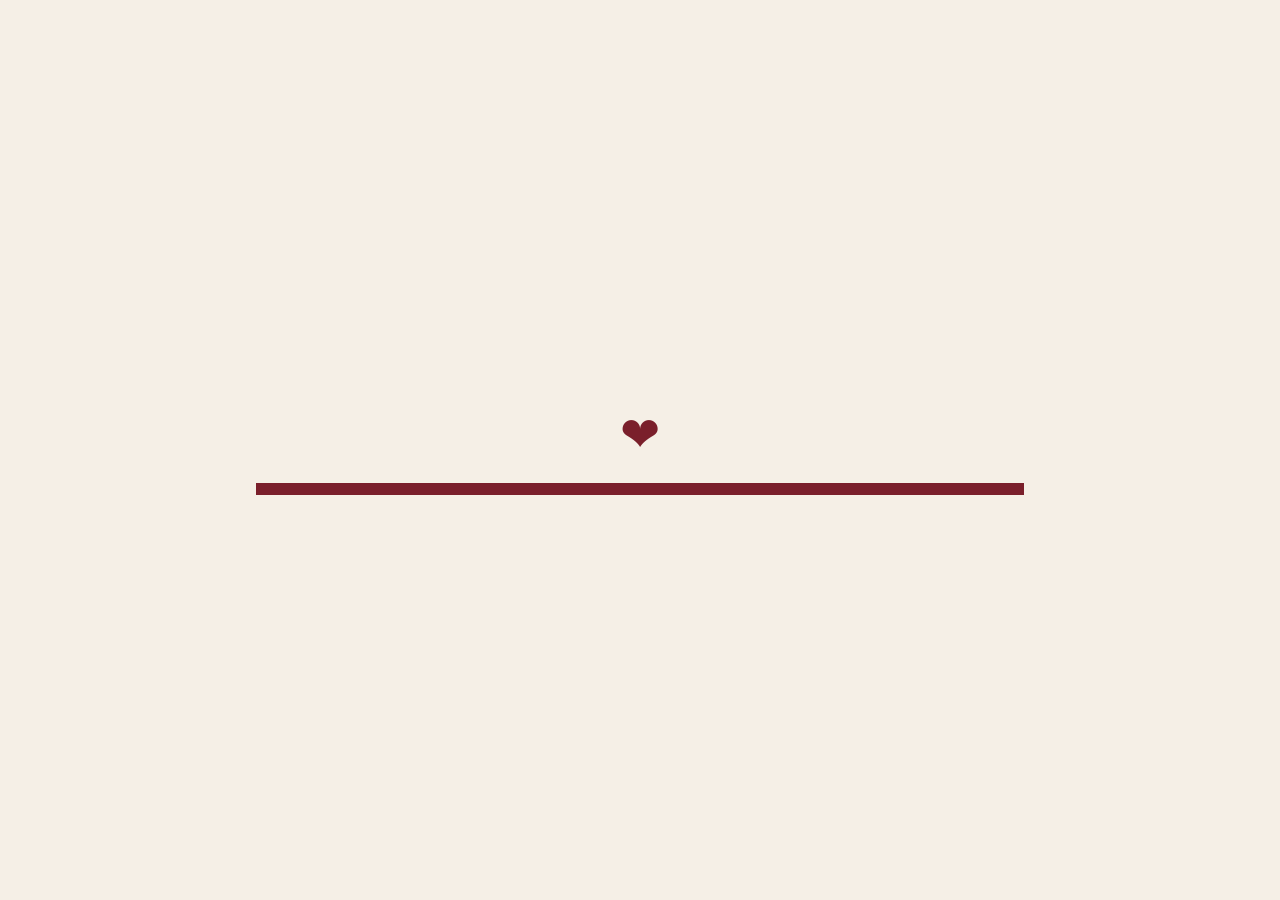
==== index.html @ b273c403 "prueba" ====
<!DOCTYPE html>
<html lang="es">
  <head>
    <meta charset="UTF-8" />
    <meta name="viewport" content="width=device-width, initial-scale=1.0" />
    <title>Be My Valentine</title>

    <!-- Google Fonts -->
    <link
      href="https://fonts.googleapis.com/css2?family=Montserrat:wght@300;400;600&family=Great+Vibes&family=Alex+Brush&display=swap"
      rel="stylesheet"
    />
    <link
      href="https://fonts.googleapis.com/css2?family=Monsieur+La+Doulaise&display=swap"
      rel="stylesheet"
    />

    <link rel="stylesheet" href="styles.css" />
  </head>
  <body>
    <!-- LOADER -->
    <div id="loader">
      <div class="loader-heart">❤</div>
      <div class="loader-bar">
        <div class="loader-fill"></div>
      </div>
    </div>

    <main id="content">
      <!-- NEWSPAPER -->
      <section class="newspaper">
        <div class="header-line">
          <div class="small left">EDICIÓN ESPECIAL</div>
          <div class="center">1er San Valentín</div>
          <div class="small right">FEBRERO 2026</div>
        </div>
        <div class="line"></div>
        <h1 class="valentine-edition">Valentine Edition</h1>
        <div class="line"></div>
        <div class="love-repeat">
          te quiero · te quiero · te quiero · te quiero · te quiero · te quiero
          · te quiero · te quiero · te quiero · te quiero · te quiero · te
          quiero
        </div>
        <div class="line"></div>
      </section>

      <!-- IMAGE -->
      <img src="IMG.jpg" alt="Nuestra foto" class="hero-image" />

      <!-- LOVE TEXT -->
      <section>
        <p class="love-text">
          Desde que estás en mi vida todo es más bonito. <br />Cada día que pasa
          tengo más claro que eres el amor de mi vida. <br />
          Me gustaría mucho si pudieses reservarme un ratito de tu día en:
        </p>
      </section>

      <!-- COUNTDOWN -->
      <section class="countdown-section">
        <div class="countdown-card">
          <div class="time" id="days">0</div>
          <div class="label">Días</div>
        </div>
        <div class="countdown-card">
          <div class="time" id="hours">0</div>
          <div class="label">Horas</div>
        </div>
        <div class="countdown-card">
          <div class="time" id="minutes">0</div>
          <div class="label">Minutos</div>
        </div>
        <div class="countdown-card">
          <div class="time" id="seconds">0</div>
          <div class="label">Segundos</div>
        </div>
      </section>

      <!-- FAVORITES TITLE -->
      <section class="favorites-title">
        <h2>
          <span>Todo lo que me gusta sobre ti</span>
          <span class="cursive">💖</span>
        </h2>
      </section>

      <!-- QUALITIES -->
      <section>
        <div class="qualities">
          <div>Tu sonrisa</div>
          <div>Tu paciencia</div>
          <div>Tu forma de querer</div>
          <div>Cómo me miras</div>
          <div>Tu sentido del humor</div>
          <div>Tu apoyo</div>
          <div>Tu voz</div>
          <div>Tu ternura</div>
          <div>Tu corazón</div>
        </div>
      </section>

      <!-- QUESTION -->
      <section class="final-question">
        <div class="question-big">
          Would you be my <span class="valentine">Valentine?</span>
        </div>

        <div class="buttons">
          <button id="yes">Sí</button>
          <button id="no">No</button>
        </div>
      </section>
    </main>

    <script src="script.js"></script>
  </body>
</html>
---- styles.css ----
/* STYLES.CSS COMPLETO CON TARJETAS EN FORMA DE CORAZÓN Y MARCO COSIDO */
:root {
  --beige: #f5efe6;
  --burgundy: #7a1f2b;
  --burgundy-light: #9c2f3c;
  --white: #ffffff;
}

* {
  margin: 0;
  padding: 0;
  box-sizing: border-box;
}

body {
  font-family: "Montserrat", sans-serif;
  background: var(--beige);
  color: var(--burgundy);
  overflow-x: hidden;
}

/* LOADER */
#loader {
  position: fixed;
  inset: 0;
  background: var(--beige);
  display: flex;
  flex-direction: column;
  align-items: center;
  justify-content: center;
  z-index: 9999;
}
.loader-heart {
  font-size: 48px;
  color: var(--burgundy);
  margin-bottom: 20px;
}
.loader-bar {
  width: 60%;
  height: 12px;
  border: 1px solid var(--burgundy);
  position: relative;
}
.loader-fill {
  height: 100%;
  width: 0;
  background: var(--burgundy);
  animation: load 3s forwards;
}
@keyframes load {
  to {
    width: 100%;
  }
}

/* MAIN CONTENT */
main {
  display: none;
  flex-direction: column;
  align-items: center;
  text-align: center;
}
section {
  width: 100%;
  max-width: 1100px;
  padding: 80px 20px;
}

/* NEWSPAPER HEADER */
.newspaper {
  font-family: "Alex Brush", cursive;
  text-align: center;
}
.header-line {
  font-family: "Montserrat", sans-serif;
  display: flex;
  justify-content: space-between;
  align-items: center;
  font-size: 16px;
}
.small {
  font-size: 14px;
}
.left {
  text-align: left;
}
.center {
  text-align: center;
  flex: 1;
}
.right {
  text-align: right;
}
.valentine-edition {
  font-family: "Monsieur La Doulaise", cursive;
  font-size: 80px;
  margin: 20px 0;
}
.line {
  height: 1px;
  background: var(--burgundy);
  margin: 20px 0;
}
.love-repeat {
  font-style: italic;
  font-size: 18px;
  white-space: nowrap;
  overflow: hidden;
}

/* HERO IMAGE CON MARCO */
.hero-image {
  width: 100%;
  max-width: 1100px;
  height: auto;
  display: block;
  margin: auto;
  filter: grayscale(100%);
  border: 4px dashed var(--white); /* borde cosido */
  border-radius: 30px;
  position: relative;
  overflow: visible;
  transition: filter 0.5s ease;
}
.hero-image::before {
  content: "";
  position: absolute;
  inset: -10px;
  border-radius: 50% / 20%;
  border: 4px solid var(--white); /* montañitas */
  pointer-events: none;
  box-sizing: border-box;
}

/* COUNTDOWN CARDS EN FORMA DE CORAZÓN */
.countdown-section {
  display: flex;
  justify-content: center;
  gap: 20px;
  flex-wrap: wrap;
  margin-top: 40px;
}
.countdown-card {
  position: relative;
  width: 150px;
  height: 150px;
  background: var(--white);
  display: flex;
  flex-direction: column;
  justify-content: center;
  align-items: center;
  font-family: "Alex Brush", cursive;
  font-size: 38px;
  color: var(--burgundy);
  text-align: center;
  border: 3px dashed var(--white); /* borde cosido */
  overflow: visible;
  margin: 20px;
  box-shadow: 0 4px 8px rgba(0, 0, 0, 0.1);
  border-radius: 50% 50% 50% 50%;
}
.countdown-card::before,
.countdown-card::after {
  content: "";
  position: absolute;
  top: -50px;
  width: 75px;
  height: 75px;
  background: var(--white);
  border: 3px dashed var(--white); /* borde cosido de los semicírculos */
  border-radius: 50%;
  box-shadow: 0 4px 8px rgba(0, 0, 0, 0.1);
}
.countdown-card::before {
  left: 0;
}
.countdown-card::after {
  right: 0;
}
.countdown-card .label {
  font-family: "Montserrat", sans-serif;
  font-size: 16px;
  color: var(--burgundy);
}

.love-text {
  max-width: 700px;
  margin: auto;
  font-size: 18px;
  line-height: 1.8;
}

/* FAVORITES TITLE */
.favorites-title h2 {
  font-family: "Montserrat", sans-serif;
  font-size: 28px;
}
.favorites-title .cursive {
  font-family: "Alex Brush", cursive;
  font-size: 36px;
  color: var(--burgundy-light);
  margin-left: 10px;
}

/* GRID */
.qualities {
  display: grid;
  grid-template-columns: repeat(3, 1fr);
  gap: 20px;
  margin-top: 20px;
}
.qualities div {
  border: 1px solid var(--burgundy);
  padding: 30px 20px;
  font-style: italic;
  background: rgba(255, 255, 255, 0.4);
  border-radius: 30px;
  position: relative;
  overflow: visible;
}
.qualities div::before {
  content: "";
  position: absolute;
  inset: -5px;
  border-radius: 50% / 20%;
  border: 3px dashed var(--white);
  pointer-events: none;
  box-sizing: border-box;
}

/* QUESTION */
.final-question {
  margin-top: 60px;
}
.question-big {
  font-size: 64px;
}
.question-big .valentine {
  font-family: "Alex Brush", cursive;
  font-size: 80px;
  color: var(--burgundy-light);
}

.buttons {
  display: flex;
  gap: 30px;
  justify-content: center;
  margin-top: 40px;
}
button {
  padding: 14px 40px;
  font-size: 18px;
  border: 1px solid var(--burgundy);
  background: transparent;
  color: var(--burgundy);
  cursor: pointer;
}
#yes:hover {
  background: var(--burgundy);
  color: var(--white);
}
.heart {
  position: fixed;
  color: var(--burgundy);
  animation: fly 1.5s ease-out forwards;
}
@keyframes fly {
  to {
    transform: translateY(-150px) scale(0);
    opacity: 0;
  }
}

/* RESPONSIVE */
@media (max-width: 768px) {
  .qualities {
    grid-template-columns: 1fr;
  }
  .valentine-edition {
    font-size: 48px;
  }
  .question-big {
    font-size: 48px;
  }
  .question-big .valentine {
    font-size: 64px;
  }
  .countdown-card {
    font-size: 28px;
    width: 120px;
    height: 120px;
    padding: 40px;
  }
}
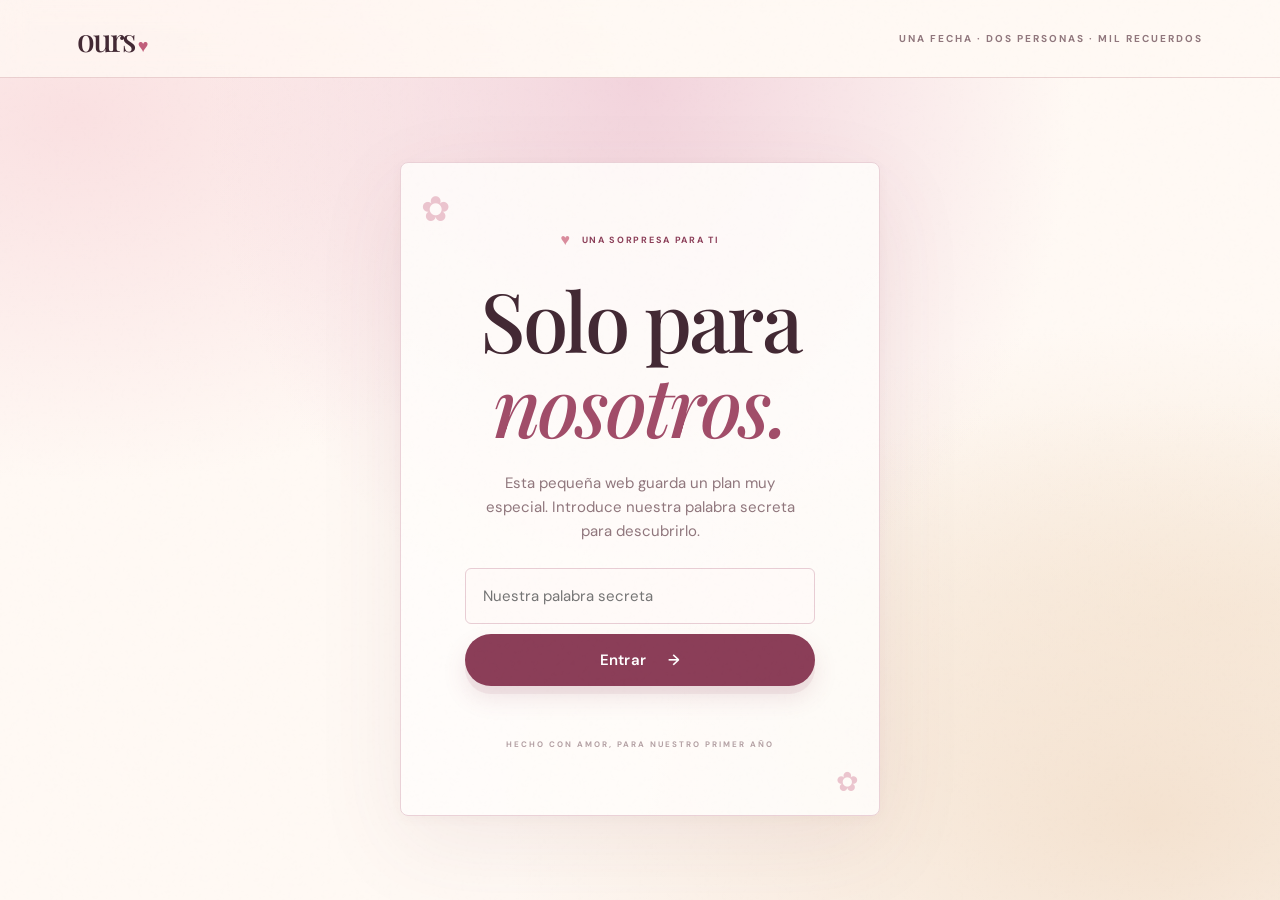
==== commit 9cf9e75b: "new_web" ====
--- a/index.html
+++ b/index.html
@@ -1,118 +1,166 @@
 <!DOCTYPE html>
 <html lang="es">
   <head>
-    <meta charset="UTF-8" />
-    <meta name="viewport" content="width=device-width, initial-scale=1.0" />
-    <title>Be My Valentine</title>
-
-    <!-- Google Fonts -->
+    <meta charset="utf-8" />
+    <meta name="viewport" content="width=device-width,initial-scale=1" />
+    <meta name="theme-color" content="#281a27" />
+    <meta
+      name="description"
+      content="Una pequeña aventura para elegir nuestra cena de aniversario."
+    />
+    <title>Un año de nosotros ♥</title>
+    <link rel="preconnect" href="https://fonts.googleapis.com" />
+    <link rel="preconnect" href="https://fonts.gstatic.com" crossorigin />
     <link
-      href="https://fonts.googleapis.com/css2?family=Montserrat:wght@300;400;600&family=Great+Vibes&family=Alex+Brush&display=swap"
+      href="https://fonts.googleapis.com/css2?family=DM+Sans:wght@400;500;600;700&family=Playfair+Display:ital,wght@0,500;0,600;0,700;1,500&display=swap"
       rel="stylesheet"
     />
-    <link
-      href="https://fonts.googleapis.com/css2?family=Monsieur+La+Doulaise&display=swap"
-      rel="stylesheet"
-    />
-
     <link rel="stylesheet" href="styles.css" />
   </head>
   <body>
-    <!-- LOADER -->
-    <div id="loader">
-      <div class="loader-heart">❤</div>
-      <div class="loader-bar">
-        <div class="loader-fill"></div>
-      </div>
-    </div>
-
-    <main id="content">
-      <!-- NEWSPAPER -->
-      <section class="newspaper">
-        <div class="header-line">
-          <div class="small left">EDICIÓN ESPECIAL</div>
-          <div class="center">1er San Valentín</div>
-          <div class="small right">FEBRERO 2026</div>
-        </div>
-        <div class="line"></div>
-        <h1 class="valentine-edition">Valentine Edition</h1>
-        <div class="line"></div>
-        <div class="love-repeat">
-          te quiero · te quiero · te quiero · te quiero · te quiero · te quiero
-          · te quiero · te quiero · te quiero · te quiero · te quiero · te
-          quiero
-        </div>
-        <div class="line"></div>
-      </section>
-
-      <!-- IMAGE -->
-      <img src="IMG.jpg" alt="Nuestra foto" class="hero-image" />
-
-      <!-- LOVE TEXT -->
-      <section>
-        <p class="love-text">
-          Desde que estás en mi vida todo es más bonito. <br />Cada día que pasa
-          tengo más claro que eres el amor de mi vida. <br />
-          Me gustaría mucho si pudieses reservarme un ratito de tu día en:
-        </p>
-      </section>
-
-      <!-- COUNTDOWN -->
-      <section class="countdown-section">
-        <div class="countdown-card">
-          <div class="time" id="days">0</div>
-          <div class="label">Días</div>
-        </div>
-        <div class="countdown-card">
-          <div class="time" id="hours">0</div>
-          <div class="label">Horas</div>
-        </div>
-        <div class="countdown-card">
-          <div class="time" id="minutes">0</div>
-          <div class="label">Minutos</div>
-        </div>
-        <div class="countdown-card">
-          <div class="time" id="seconds">0</div>
-          <div class="label">Segundos</div>
+    <div class="grain"></div>
+    <header class="topbar">
+      <a class="brand" href="#">ours<span>♥</span></a
+      ><span class="top-note">UNA FECHA · DOS PERSONAS · MIL RECUERDOS</span
+      ><button id="lockBtn" class="lock-btn" hidden>Bloquear ♥</button>
+    </header>
+    <main>
+      <section id="gate" class="gate view">
+        <div class="gate-card">
+          <div class="eyebrow centered">
+            <span class="tiny-heart">♥</span> UNA SORPRESA PARA TI
+          </div>
+          <h1>Solo para<br /><em>nosotros.</em></h1>
+          <p>
+            Esta pequeña web guarda un plan muy especial. Introduce nuestra
+            palabra secreta para descubrirlo.
+          </p>
+          <form id="gateForm" class="gate-form">
+            <label class="sr-only" for="password">Palabra secreta</label
+            ><input
+              id="password"
+              type="password"
+              autocomplete="current-password"
+              placeholder="Nuestra palabra secreta"
+              required
+            /><button class="button button-primary" type="submit">
+              Entrar <span>→</span>
+            </button>
+          </form>
+          <p id="gateError" class="error" role="status"></p>
+          <p id="gateHint" class="gate-hint" role="status" hidden>
+            PISTA: lo mucho que te quiero
+          </p>
+          <div class="gate-foot">HECHO CON AMOR, PARA NUESTRO PRIMER AÑO</div>
         </div>
       </section>
+      <section id="app" class="view" hidden>
+        <section id="hero" class="hero">
+          <div class="hero-copy">
+            <div class="eyebrow">
+              <span class="tiny-heart">♥</span> JUEVES · 29 · 10 · 2026
+            </div>
+            <h1>Un año<br />de <em>nosotros.</em></h1>
+            <p class="hero-intro">
+              365 días de historias, risas y pequeños momentos. Ahora me toca
+              preparar una noche para recordar.
+            </p>
+            <div class="countdown-wrap">
+              <div id="countdown" class="countdown" aria-live="polite"></div>
+              <p id="countdownCaption">LA CUENTA ATRÁS PARA NUESTRA NOCHE</p>
+            </div>
+            <button id="startBtn" class="button button-primary">
+              Elegir nuestra cena <span>↗</span>
+            </button>
+          </div>
+          <div class="hero-art" aria-label="Ilustración de una cena romántica">
+            <div class="sun"></div>
+            <div class="art-circle"></div>
+            <div class="art-card">
+              <div class="art-label">A TABLE FOR TWO</div>
+              <div class="plate plate-back"></div>
+              <div class="plate plate-front">
+                <div class="plate-center"></div>
+              </div>
+              <div class="wine wine-one"><i></i></div>
+              <div class="wine wine-two"><i></i></div>
+              <div class="flower">✳</div>
+              <div class="art-date">29<br /><small>OCT</small></div>
+            </div>
+            <div class="floating-note note-one">una noche especial ✦</div>
+            <div class="floating-note note-two">tú + yo</div>
+            <!-- FOTO VUESTRA: coloca vuestra imagen en assets/foto-nuestra.jpg. Si tiene otro nombre, cambia la ruta del background-image en styles.css. -->
+            <div class="polaroid-area">
+              <div class="couple-photo" id="couplePolaroid">
+                <div class="polaroid-image-container">
+                  <img
+                    id="couplePhotoImage"
+                    class="couple-photo-image"
+                    src="assets/IMG_20260307_012756.jpg"
+                    alt="Una foto de nosotros"
+                    draggable="false"
+                  />
 
-      <!-- FAVORITES TITLE -->
-      <section class="favorites-title">
-        <h2>
-          <span>Todo lo que me gusta sobre ti</span>
-          <span class="cursive">💖</span>
-        </h2>
-      </section>
+                  <div class="photo-placeholder" id="couplePhotoPlaceholder">
+                    <span>♡</span>
+                    <p>Nuestra foto favorita</p>
+                    <small>Un año de recuerdos juntos</small>
+                  </div>
+                </div>
 
-      <!-- QUALITIES -->
-      <section>
-        <div class="qualities">
-          <div>Tu sonrisa</div>
-          <div>Tu paciencia</div>
-          <div>Tu forma de querer</div>
-          <div>Cómo me miras</div>
-          <div>Tu sentido del humor</div>
-          <div>Tu apoyo</div>
-          <div>Tu voz</div>
-          <div>Tu ternura</div>
-          <div>Tu corazón</div>
-        </div>
-      </section>
-
-      <!-- QUESTION -->
-      <section class="final-question">
-        <div class="question-big">
-          Would you be my <span class="valentine">Valentine?</span>
-        </div>
-
-        <div class="buttons">
-          <button id="yes">Sí</button>
-          <button id="no">No</button>
-        </div>
+                <p class="polaroid-caption">me + you ♡</p>
+                <span class="drag-hint">✧ arrástrame ✧</span>
+              </div>
+            </div>
+          </div>
+        </section>
+        <section id="quiz" class="quiz-section" hidden>
+          <div class="section-top">
+            <div class="eyebrow">VAMOS A SOÑAR UN POCO</div>
+            <span id="stepCounter">01 / 05</span>
+          </div>
+          <div class="progress"><span id="progressBar"></span></div>
+          <div id="questionMount"></div>
+          <div class="quiz-nav">
+            <button id="backBtn" class="button button-ghost">← Atrás</button
+            ><button id="nextBtn" class="button button-primary">
+              Siguiente →
+            </button>
+          </div>
+        </section>
+        <section id="results" class="results-section" hidden>
+          <div class="eyebrow">HEMOS ENCONTRADO VUESTRA VIBRA</div>
+          <h2>Una mesa para<br /><em>dos, por favor.</em></h2>
+          <p class="results-intro">
+            Estas opciones se han seleccionado de la lista que nos has dado. Los
+            precios son orientativos: revisad la carta y confirmad horarios y
+            reservas antes de ir.
+          </p>
+          <div id="resultStatus" class="status-line" role="status"></div>
+          <div id="restaurantGrid" class="restaurant-grid"></div>
+          <div class="more-options-wrap">
+            <button
+              id="moreOptionsBtn"
+              class="button button-ghost"
+              type="button"
+              hidden
+            >
+              Ver las demás opciones ↓
+            </button>
+          </div>
+          <div class="results-actions">
+            <button id="restartBtn" class="button button-ghost">
+              Volver a empezar</button
+            ><button id="refreshBtn" class="button button-primary">
+              Volver a calcular ↻
+            </button>
+          </div>
+        </section>
+        <footer>
+          <span>MADE FOR OUR FIRST YEAR</span><span>Madrid · 29.10.26 ♥</span>
+        </footer>
       </section>
     </main>
-
     <script src="script.js"></script>
   </body>
 </html>
--- a/styles.css
+++ b/styles.css
@@ -1,294 +1,1703 @@
-/* STYLES.CSS COMPLETO CON TARJETAS EN FORMA DE CORAZÓN Y MARCO COSIDO */
 :root {
-  --beige: #f5efe6;
-  --burgundy: #7a1f2b;
-  --burgundy-light: #9c2f3c;
-  --white: #ffffff;
-}
-
+  --ink: #2b1c27;
+  --wine: #6f2c45;
+  --rose: #d98e9e;
+  --blush: #f5e7e4;
+  --paper: #fbf7f1;
+  --muted: #8a777f;
+  --line: #e7d8d6;
+  --white: #fffdfb;
+  --serif: "Playfair Display", Georgia, serif;
+  --sans: "DM Sans", Arial, sans-serif;
+}
 * {
+  box-sizing: border-box;
+}
+html {
+  scroll-behavior: smooth;
+}
+body {
   margin: 0;
-  padding: 0;
-  box-sizing: border-box;
-}
-
-body {
-  font-family: "Montserrat", sans-serif;
-  background: var(--beige);
-  color: var(--burgundy);
-  overflow-x: hidden;
-}
-
-/* LOADER */
-#loader {
+  background: var(--paper);
+  color: var(--ink);
+  font-family: var(--sans);
+  font-size: 15px;
+  line-height: 1.6;
+}
+.grain {
   position: fixed;
   inset: 0;
-  background: var(--beige);
+  pointer-events: none;
+  opacity: 0.1;
+  z-index: 5;
+  background-image: url("data:image/svg+xml,%3Csvg viewBox='0 0 180 180' xmlns='http://www.w3.org/2000/svg'%3E%3Cfilter id='n'%3E%3CfeTurbulence type='fractalNoise' baseFrequency='.9' numOctaves='3' stitchTiles='stitch'/%3E%3C/filter%3E%3Crect width='100%25' height='100%25' filter='url(%23n)' opacity='.15'/%3E%3C/svg%3E");
+}
+button,
+input {
+  font: inherit;
+}
+.topbar {
+  height: 78px;
+  padding: 0 6vw;
+  display: flex;
+  align-items: center;
+  justify-content: space-between;
+  border-bottom: 1px solid var(--line);
+  position: relative;
+  z-index: 2;
+}
+.brand {
+  font: 500 29px var(--serif);
+  text-decoration: none;
+  color: var(--ink);
+  letter-spacing: -2px;
+}
+.brand span {
+  color: var(--wine);
+  font-size: 16px;
+  margin-left: 4px;
+}
+.top-note,
+.gate-foot,
+footer,
+.eyebrow,
+#countdownCaption,
+.art-label {
+  font-size: 10px;
+  letter-spacing: 2px;
+  font-weight: 700;
+}
+.top-note {
+  color: var(--muted);
+}
+.lock-btn {
+  border: 1px solid var(--line);
+  background: transparent;
+  padding: 8px 12px;
+  border-radius: 30px;
+  color: var(--wine);
+  cursor: pointer;
+}
+.view {
+  min-height: calc(100vh - 78px);
+}
+[hidden] {
+  display: none !important;
+}
+.gate {
+  display: grid;
+  place-items: center;
+  padding: 40px 20px;
+  background: radial-gradient(ellipse at 70% 20%, #f0d6d8 0, transparent 38%),
+    var(--paper);
+}
+.gate-card {
+  max-width: 480px;
+  width: 100%;
+  text-align: center;
+  padding: clamp(28px, 6vw, 64px);
+  background: rgba(255, 253, 251, 0.86);
+  border: 1px solid var(--line);
+  box-shadow: 0 24px 80px #4c29310d;
+}
+.eyebrow {
+  color: var(--wine);
+  display: flex;
+  align-items: center;
+  gap: 10px;
+}
+.centered {
+  justify-content: center;
+}
+.tiny-heart {
+  color: var(--rose);
+  font-size: 16px;
+}
+.gate h1,
+.hero h1,
+.results-section h2 {
+  font: 500 clamp(48px, 7vw, 82px) / 1.04 var(--serif);
+  letter-spacing: -2.8px;
+  margin: 24px 0;
+}
+.gate h1 em,
+.hero h1 em,
+.results-section h2 em {
+  color: var(--wine);
+  font-weight: 500;
+}
+.gate-card > p {
+  color: var(--muted);
+  max-width: 330px;
+  margin: 0 auto 25px;
+}
+.gate-form {
+  display: flex;
+  flex-direction: column;
+  gap: 10px;
+}
+.gate-form input {
+  padding: 15px 17px;
+  border: 1px solid var(--line);
+  background: var(--white);
+  outline-color: var(--rose);
+  border-radius: 3px;
+}
+.button {
+  border: 0;
+  border-radius: 3px;
+  padding: 14px 20px;
+  cursor: pointer;
+  font-weight: 600;
+  transition: transform 0.2s, background 0.2s;
+  display: inline-flex;
+  justify-content: center;
+  gap: 22px;
+  align-items: center;
+}
+.button:hover {
+  transform: translateY(-2px);
+}
+.button-primary {
+  background: var(--wine);
+  color: white;
+}
+.button-primary:hover {
+  background: #542036;
+}
+.button-ghost {
+  background: transparent;
+  border: 1px solid var(--line);
+  color: var(--ink);
+}
+.gate-foot {
+  color: #b4a1a4;
+  margin-top: 34px;
+  font-size: 8px;
+}
+.privacy-note {
+  font-size: 11px !important;
+  margin-top: 18px !important;
+  color: #a09096 !important;
+}
+.error {
+  color: #a52b42;
+  font-size: 13px;
+  min-height: 18px;
+}
+.hero {
+  max-width: 1280px;
+  margin: auto;
+  min-height: 650px;
+  padding: 70px 7vw 85px;
+  display: grid;
+  grid-template-columns: 1fr 1fr;
+  gap: 7%;
+  align-items: center;
+}
+.hero-copy {
+  max-width: 500px;
+}
+.hero h1 {
+  font-size: clamp(62px, 8vw, 105px);
+  margin: 24px 0;
+}
+.hero-intro {
+  color: var(--muted);
+  font-size: 17px;
+  max-width: 400px;
+  margin-bottom: 30px;
+}
+.countdown-wrap {
+  border-top: 1px solid var(--line);
+  padding-top: 18px;
+  margin: 28px 0;
+}
+.countdown {
+  display: flex;
+  gap: 20px;
+}
+.time-unit {
+  min-width: 54px;
+}
+.time-unit strong {
+  font: 500 30px var(--serif);
+  display: block;
+}
+.time-unit span {
+  font-size: 9px;
+  letter-spacing: 1.5px;
+  color: var(--muted);
+}
+#countdownCaption {
+  font-size: 9px;
+  color: var(--muted);
+  margin: 10px 0 0;
+}
+.hero-art {
+  height: 490px;
+  position: relative;
+  display: grid;
+  place-items: center;
+}
+.sun {
+  position: absolute;
+  width: 300px;
+  height: 300px;
+  background: #f0d8d4;
+  border-radius: 50%;
+  top: 35px;
+  right: 4%;
+}
+.art-circle {
+  position: absolute;
+  width: 380px;
+  height: 380px;
+  border: 1px solid #d8b7b8;
+  border-radius: 50%;
+  top: 35px;
+  right: -3%;
+}
+.art-card {
+  position: relative;
+  width: min(360px, 90%);
+  height: 390px;
+  background: #6c3447;
+  border-radius: 180px 180px 5px 5px;
+  box-shadow: 0 25px 60px #54203622;
+  overflow: hidden;
+}
+.art-label {
+  position: absolute;
+  color: #f4dfe0;
+  top: 30px;
+  width: 100%;
+  text-align: center;
+  font-size: 8px;
+}
+.plate {
+  position: absolute;
+  border-radius: 50%;
+  aspect-ratio: 1;
+  box-shadow: 0 8px 20px #28121a33;
+}
+.plate-back {
+  width: 205px;
+  top: 90px;
+  left: 76px;
+  background: #d9b9a7;
+}
+.plate-front {
+  width: 170px;
+  top: 108px;
+  left: 93px;
+  background: #fff3e6;
+  display: grid;
+  place-items: center;
+}
+.plate-center {
+  width: 120px;
+  height: 120px;
+  border-radius: 50%;
+  border: 1px solid #d9c5b8;
+  background: radial-gradient(circle at 40% 40%, #d5a06b 0 12%, transparent 13%),
+    radial-gradient(circle at 60% 60%, #8a5a43 0 15%, transparent 16%),
+    radial-gradient(circle at 48% 60%, #79905d 0 8%, transparent 9%), #f7e8d7;
+}
+.wine {
+  position: absolute;
+  width: 25px;
+  height: 50px;
+  border: 2px solid #e9cbd0;
+  border-radius: 3px 3px 14px 14px;
+  bottom: 105px;
+}
+.wine:before {
+  content: "";
+  position: absolute;
+  width: 2px;
+  height: 26px;
+  background: #e9cbd0;
+  left: 10px;
+  top: 48px;
+}
+.wine:after {
+  content: "";
+  position: absolute;
+  width: 19px;
+  height: 2px;
+  background: #e9cbd0;
+  left: 2px;
+  top: 73px;
+}
+.wine i {
+  position: absolute;
+  bottom: 4px;
+  left: 2px;
+  width: 17px;
+  height: 14px;
+  background: #9c4657;
+  border-radius: 0 0 10px 10px;
+}
+.wine-one {
+  left: 90px;
+  transform: rotate(-8deg);
+}
+.wine-two {
+  right: 85px;
+  transform: rotate(7deg);
+}
+.flower {
+  position: absolute;
+  color: #f1c9ce;
+  font-size: 54px;
+  right: 48px;
+  top: 50px;
+}
+.art-date {
+  position: absolute;
+  bottom: 23px;
+  left: 0;
+  width: 100%;
+  text-align: center;
+  color: #f4dfe0;
+  font: 500 28px var(--serif);
+  line-height: 1.1;
+}
+.art-date small {
+  font: 700 9px var(--sans);
+  letter-spacing: 3px;
+}
+.floating-note {
+  position: absolute;
+  background: var(--white);
+  border: 1px solid var(--line);
+  padding: 11px 15px;
+  box-shadow: 0 12px 30px #39202a10;
+  font-size: 12px;
+}
+.note-one {
+  top: 95px;
+  left: -4%;
+}
+.note-two {
+  bottom: 70px;
+  right: -2%;
+  font-family: var(--serif);
+  font-style: italic;
+  font-size: 16px;
+}
+.quiz-section,
+.results-section {
+  max-width: 980px;
+  margin: 0 auto;
+  padding: 70px 24px 90px;
+  min-height: 65vh;
+}
+.section-top {
+  display: flex;
+  justify-content: space-between;
+  align-items: center;
+}
+.section-top > span {
+  font-size: 12px;
+  color: var(--muted);
+  letter-spacing: 1px;
+}
+.progress {
+  height: 3px;
+  background: var(--line);
+  margin: 18px 0 45px;
+}
+.progress span {
+  height: 100%;
+  display: block;
+  width: 20%;
+  background: var(--wine);
+  transition: width 0.3s;
+}
+.question-title {
+  font: 500 clamp(34px, 5vw, 56px) / 1.15 var(--serif);
+  letter-spacing: -1.4px;
+  margin: 0 0 12px;
+}
+.question-sub {
+  color: var(--muted);
+  margin: 0 0 28px;
+}
+.option-grid {
+  display: grid;
+  grid-template-columns: repeat(2, minmax(0, 1fr));
+  gap: 12px;
+}
+.option {
+  display: flex;
+  align-items: center;
+  gap: 13px;
+  text-align: left;
+  padding: 19px;
+  border: 1px solid var(--line);
+  background: #fffdf9;
+  min-height: 75px;
+  cursor: pointer;
+  transition: 0.2s;
+  border-radius: 4px;
+  color: var(--ink);
+}
+.option:hover {
+  border-color: #b57b8a;
+  transform: translateY(-1px);
+}
+.option.selected {
+  border-color: var(--wine);
+  background: #f5e7e9;
+  box-shadow: inset 0 0 0 1px var(--wine);
+}
+.option .emoji {
+  font-size: 24px;
+  width: 32px;
+  text-align: center;
+}
+.option strong {
+  display: block;
+  font-size: 14px;
+}
+.option small {
+  color: var(--muted);
+  font-size: 12px;
+}
+.quiz-nav {
+  display: flex;
+  justify-content: space-between;
+  margin-top: 35px;
+}
+.results-section h2 {
+  font-size: clamp(46px, 7vw, 76px);
+  margin-bottom: 12px;
+}
+.results-intro {
+  color: var(--muted);
+  max-width: 650px;
+}
+.status-line {
+  font-size: 12px;
+  color: var(--muted);
+  margin: 20px 0;
+}
+.restaurant-grid {
+  display: grid;
+  grid-template-columns: repeat(2, minmax(0, 1fr));
+  gap: 16px;
+}
+.restaurant-card {
+  border: 1px solid var(--line);
+  background: var(--white);
+  padding: 24px;
+  display: flex;
+  flex-direction: column;
+  min-height: 310px;
+  animation: rise 0.45s both;
+}
+.restaurant-card:nth-child(2) {
+  animation-delay: 0.06s;
+}
+.restaurant-card:nth-child(3) {
+  animation-delay: 0.12s;
+}
+.restaurant-card:nth-child(4) {
+  animation-delay: 0.18s;
+}
+@keyframes rise {
+  from {
+    opacity: 0;
+    transform: translateY(12px);
+  }
+  to {
+    opacity: 1;
+    transform: translateY(0);
+  }
+}
+.card-top {
+  display: flex;
+  justify-content: space-between;
+  gap: 10px;
+  align-items: flex-start;
+}
+.card-index {
+  font: italic 22px var(--serif);
+  color: var(--rose);
+}
+.price-pill {
+  font-size: 11px;
+  color: var(--wine);
+  background: #f5e7e9;
+  padding: 5px 9px;
+  border-radius: 30px;
+  white-space: nowrap;
+}
+.restaurant-card h3 {
+  font: 500 27px/1.2 var(--serif);
+  margin: 18px 0 6px;
+}
+.meta {
+  font-size: 12px;
+  color: var(--muted);
+  margin: 0 0 12px;
+}
+.restaurant-card p {
+  font-size: 13px;
+  margin: 0 0 18px;
+}
+.tags {
+  display: flex;
+  flex-wrap: wrap;
+  gap: 6px;
+  margin-top: auto;
+  margin-bottom: 18px;
+}
+.tag {
+  border: 1px solid var(--line);
+  padding: 4px 8px;
+  font-size: 10px;
+  color: var(--muted);
+  border-radius: 20px;
+}
+.card-links {
+  display: flex;
+  gap: 12px;
+  flex-wrap: wrap;
+}
+.card-links a {
+  font-size: 12px;
+  color: var(--wine);
+  font-weight: 700;
+  text-decoration: none;
+  border-bottom: 1px solid #d7b6be;
+  padding-bottom: 2px;
+}
+.results-actions {
+  display: flex;
+  justify-content: space-between;
+  gap: 12px;
+  margin-top: 30px;
+}
+footer {
+  display: flex;
+  justify-content: space-between;
+  gap: 15px;
+  padding: 25px 6vw;
+  color: #a18d94;
+  border-top: 1px solid var(--line);
+  font-size: 8px;
+}
+.sr-only {
+  position: absolute;
+  width: 1px;
+  height: 1px;
+  padding: 0;
+  margin: -1px;
+  overflow: hidden;
+  clip: rect(0, 0, 0, 0);
+  white-space: nowrap;
+  border: 0;
+}
+@media (max-width: 800px) {
+  .topbar {
+    height: 65px;
+    padding: 0 22px;
+  }
+  .top-note {
+    display: none;
+  }
+  .hero {
+    grid-template-columns: 1fr;
+    padding: 55px 25px 45px;
+    gap: 15px;
+  }
+  .hero-copy {
+    max-width: 600px;
+  }
+  .hero-art {
+    height: 430px;
+    max-width: 500px;
+    width: 100%;
+    margin: auto;
+  }
+  .art-circle {
+    right: 2%;
+  }
+  .sun {
+    right: 8%;
+  }
+  .note-one {
+    left: 0;
+  }
+  .note-two {
+    right: 0;
+  }
+  .quiz-section,
+  .results-section {
+    padding: 48px 22px 65px;
+  }
+  .view {
+    min-height: calc(100vh - 65px);
+  }
+}
+@media (max-width: 520px) {
+  .hero h1 {
+    font-size: 65px;
+  }
+  .hero-art {
+    height: 370px;
+  }
+  .art-card {
+    height: 330px;
+    width: 290px;
+  }
+  .sun {
+    width: 230px;
+    height: 230px;
+    top: 30px;
+  }
+  .art-circle {
+    width: 300px;
+    height: 300px;
+    top: 30px;
+  }
+  .plate-back {
+    width: 170px;
+    left: 60px;
+    top: 78px;
+  }
+  .plate-front {
+    width: 140px;
+    left: 75px;
+    top: 93px;
+  }
+  .plate-center {
+    width: 100px;
+    height: 100px;
+  }
+  .wine-one {
+    left: 65px;
+    bottom: 83px;
+  }
+  .wine-two {
+    right: 65px;
+    bottom: 83px;
+  }
+  .flower {
+    right: 32px;
+    top: 43px;
+  }
+  .art-date {
+    bottom: 15px;
+  }
+  .floating-note {
+    font-size: 10px;
+    padding: 8px 10px;
+  }
+  .note-one {
+    top: 80px;
+  }
+  .note-two {
+    bottom: 50px;
+  }
+  .option-grid,
+  .restaurant-grid {
+    grid-template-columns: 1fr;
+  }
+  .option {
+    min-height: 65px;
+    padding: 15px;
+  }
+  .question-title {
+    font-size: 36px;
+  }
+  .restaurant-card {
+    min-height: 0;
+    padding: 20px;
+  }
+  .results-actions {
+    flex-direction: column;
+  }
+  .results-actions .button {
+    width: 100%;
+  }
+  .countdown {
+    gap: 12px;
+  }
+  .time-unit {
+    min-width: 47px;
+  }
+  .time-unit strong {
+    font-size: 26px;
+  }
+  footer {
+    font-size: 7px;
+    letter-spacing: 1px;
+  }
+}
+
+/* ── Romantic visual refresh ───────────────────────────────────── */
+:root {
+  --ink: #39212d;
+  --wine: #873e58;
+  --rose: #d78d9e;
+  --blush: #f7e4e6;
+  --paper: #fff9f5;
+  --muted: #927b83;
+  --line: #ecd9d9;
+  --white: #fffdfb;
+}
+body {
+  background: radial-gradient(ellipse at 12% 8%, #fbe8e9 0, transparent 34%),
+    radial-gradient(ellipse at 90% 45%, #f8eee2 0, transparent 32%),
+    var(--paper);
+}
+.topbar {
+  border-bottom-color: #ead5d8;
+  background: rgba(255, 249, 245, 0.82);
+  backdrop-filter: blur(14px);
+}
+.brand {
+  letter-spacing: -1.8px;
+}
+.brand span {
+  color: #c15f7b;
+}
+.gate {
+  background: radial-gradient(ellipse at 50% 0%, #f2d3dc 0, transparent 48%),
+    radial-gradient(ellipse at 90% 90%, #f4e2d0 0, transparent 40%), transparent;
+}
+.gate-card {
+  position: relative;
+  overflow: hidden;
+  border: 1px solid #ead1d7;
+  border-radius: 8px;
+  background: rgba(255, 253, 251, 0.88);
+  box-shadow: 0 28px 90px #7d405016, 0 3px 12px #7d40500a;
+}
+.gate-card:before,
+.gate-card:after {
+  content: "✿";
+  position: absolute;
+  color: #e7b8c4;
+  font-size: 35px;
+  opacity: 0.8;
+}
+.gate-card:before {
+  top: 18px;
+  left: 20px;
+}
+.gate-card:after {
+  right: 20px;
+  bottom: 12px;
+  font-size: 27px;
+}
+.gate h1 em,
+.hero h1 em,
+.results-section h2 em {
+  color: #a14d69;
+}
+.gate-form input {
+  border-radius: 6px;
+  background: #fffaf8;
+  border-color: #e8cdd4;
+}
+.button {
+  border-radius: 999px;
+  padding: 14px 23px;
+}
+.button-primary {
+  background: linear-gradient(135deg, #994d68, #74354f);
+  box-shadow: 0 9px 22px #873e5826;
+}
+.button-primary:hover {
+  background: linear-gradient(135deg, #a95773, #633047);
+}
+.button-ghost {
+  border-radius: 999px;
+  background: #fffaf7;
+}
+.gate-hint {
+  margin: 8px auto 0 !important;
+  padding: 10px 14px;
+  width: fit-content;
+  border: 1px dashed #d69bab;
+  border-radius: 999px;
+  background: #fff1f4;
+  color: #8a3854 !important;
+  font-size: 12px !important;
+  letter-spacing: 0.2px;
+  animation: hint-pop 0.35s ease both;
+}
+@keyframes hint-pop {
+  from {
+    opacity: 0;
+    transform: translateY(5px);
+  }
+  to {
+    opacity: 1;
+    transform: translateY(0);
+  }
+}
+.hero {
+  max-width: 1340px;
+  position: relative;
+}
+.hero-copy {
+  position: relative;
+  z-index: 1;
+}
+.hero-intro {
+  line-height: 1.85;
+}
+.countdown-wrap {
+  border-top-color: #e8cbd2;
+}
+.time-unit strong {
+  color: #8a3d58;
+}
+.time-unit span {
+  letter-spacing: 1.2px;
+}
+.hero-art {
+  isolation: isolate;
+}
+.sun {
+  background: #f3d9dc;
+  filter: blur(0.2px);
+}
+.art-circle {
+  border-color: #d9aab7;
+}
+.art-card {
+  background: linear-gradient(160deg, #8d455e, #5f2c42);
+  border-radius: 190px 190px 12px 12px;
+  box-shadow: 0 28px 75px #5420362b;
+}
+.plate-back {
+  background: #d6b49f;
+}
+.plate-front {
+  background: #fff8ed;
+}
+.floating-note {
+  border-radius: 7px;
+  border-color: #edd6dc;
+  box-shadow: 0 14px 35px #683a481a;
+}
+.note-one {
+  transform: rotate(-4deg);
+}
+.note-two {
+  transform: rotate(4deg);
+}
+/* FOTO VUESTRA: guarda la imagen como assets/foto-nuestra.jpg para que aparezca aquí. */
+.couple-photo {
+  position: absolute;
+  z-index: 2;
+  right: -1%;
+  bottom: 15px;
+  width: 158px;
+  height: 190px;
+  padding: 8px 8px 28px;
+  background: #fffdfb;
+  box-shadow: 0 14px 38px #44202b30;
+  transform: rotate(7deg);
+  border: 1px solid #f0e2df;
+}
+.couple-photo-image {
+  position: absolute;
+  inset: 8px 8px 28px;
+  width: calc(100% - 16px);
+  height: calc(100% - 36px);
+  object-fit: cover;
+  object-position: center 42%;
+  display: none;
+}
+.couple-photo-image.loaded {
+  display: block;
+}
+.photo-placeholder {
+  position: absolute;
+  inset: 8px 8px 28px;
+  display: grid;
+  place-content: center;
+  justify-items: center;
+  gap: 7px;
+  background: linear-gradient(145deg, #f8e4e6, #f6eadc);
+  color: #a24d68;
+}
+.photo-placeholder span {
+  font-size: 32px;
+}
+.photo-placeholder small {
+  font-size: 7px;
+  letter-spacing: 1.4px;
+  font-weight: 700;
+}
+.couple-photo {
+  background-color: #f6e5e7;
+}
+.couple-photo.has-image .photo-placeholder {
+  display: none;
+}
+.quiz-section,
+.results-section {
+  max-width: 1050px;
+}
+.section-top {
+  margin-bottom: 3px;
+}
+.progress {
+  height: 5px;
+  border-radius: 99px;
+  overflow: hidden;
+  background: #f0dfe0;
+}
+.progress span {
+  border-radius: 99px;
+  background: linear-gradient(90deg, #d78d9e, #873e58);
+}
+.option {
+  border-radius: 12px;
+  background: rgba(255, 253, 251, 0.86);
+  border-color: #eddadd;
+  box-shadow: 0 5px 18px #7c3b4b06;
+}
+.option:hover {
+  border-color: #c98b9c;
+  box-shadow: 0 10px 24px #7c3b4b10;
+}
+.option.selected {
+  background: #fae9ed;
+  border-color: #a65370;
+  box-shadow: inset 0 0 0 1px #a65370, 0 8px 20px #873e5810;
+}
+.restaurant-grid {
+  gap: 22px;
+}
+.restaurant-card {
+  padding: 0;
+  overflow: hidden;
+  border: 1px solid #eddadd;
+  border-radius: 14px;
+  background: rgba(255, 253, 251, 0.95);
+  box-shadow: 0 10px 28px #6437470a;
+  min-height: 0;
+}
+.restaurant-card:hover {
+  transform: translateY(-3px);
+  box-shadow: 0 18px 40px #64374716;
+  transition: transform 0.25s, box-shadow 0.25s;
+}
+.restaurant-photo {
+  height: 205px;
+  position: relative;
+  overflow: hidden;
+  background: #f4e2e4;
+}
+.restaurant-photo img {
+  display: block;
+  width: 100%;
+  height: 100%;
+  object-fit: cover;
+  transition: transform 0.6s;
+}
+.restaurant-card:hover .restaurant-photo img {
+  transform: scale(1.04);
+}
+.restaurant-photo:after {
+  content: "";
+  position: absolute;
+  inset: 45% 0 0;
+  background: linear-gradient(transparent, #2e17202e);
+  pointer-events: none;
+}
+.restaurant-photo > span:not(.fallback-heart) {
+  position: absolute;
+  z-index: 1;
+  bottom: 13px;
+  left: 16px;
+  color: white;
+  font-size: 8px;
+  letter-spacing: 1.8px;
+  font-weight: 700;
+  text-shadow: 0 1px 5px #0005;
+}
+.photo-fallback {
+  display: flex;
+  flex-direction: column;
+  justify-content: center;
+  align-items: center;
+  gap: 6px;
+  background: radial-gradient(circle at 30% 20%, #fff4ef 0, transparent 40%),
+    linear-gradient(135deg, #f2d7de, #ead9d0 60%, #f7e8e1);
+  color: #9d5a70;
+}
+.photo-fallback:after {
+  display: none;
+}
+.fallback-heart {
+  font: italic 68px var(--serif);
+  line-height: 1;
+  color: #b56e84;
+}
+.photo-fallback > span:last-child {
+  font-size: 10px;
+  letter-spacing: 1.5px;
+  text-transform: uppercase;
+  color: #8b5367;
+}
+.card-content {
+  padding: 21px 23px 23px;
+  display: flex;
+  flex-direction: column;
+  flex: 1;
+}
+.card-top {
+  align-items: center;
+}
+.card-index {
+  color: #c27e91;
+}
+.price-pill {
+  background: #fae9ed;
+  color: #843b56;
+  border-radius: 99px;
+}
+.restaurant-card h3 {
+  font-size: 29px;
+  margin: 15px 0 7px;
+}
+.restaurant-card p {
+  line-height: 1.75;
+}
+.tags {
+  margin-top: auto;
+}
+.tag {
+  border-radius: 99px;
+  background: #fff9f7;
+  border-color: #efdcdf;
+}
+.card-links a {
+  border-bottom-color: #dbaab8;
+}
+.results-intro {
+  line-height: 1.8;
+}
+.status-line {
+  border-left: 2px solid #dba0af;
+  padding-left: 12px;
+}
+footer {
+  border-top-color: #ecd9d9;
+}
+@media (max-width: 800px) {
+  .couple-photo {
+    right: 2%;
+    bottom: 0;
+    width: 128px;
+    height: 155px;
+  }
+  .hero-art {
+    margin-top: 5px;
+  }
+}
+@media (max-width: 520px) {
+  .couple-photo {
+    right: 0;
+    bottom: -3px;
+    width: 105px;
+    height: 128px;
+    padding: 5px 5px 20px;
+  }
+  .photo-placeholder {
+    inset: 5px 5px 20px;
+  }
+  .couple-photo-image {
+    inset: 5px 5px 20px;
+    width: calc(100% - 10px);
+    height: calc(100% - 25px);
+  }
+  .photo-placeholder span {
+    font-size: 22px;
+  }
+  .photo-placeholder small {
+    font-size: 5px;
+    letter-spacing: 0.7px;
+  }
+  .restaurant-photo {
+    height: 190px;
+  }
+  .card-content {
+    padding: 18px;
+  }
+}
+
+/* ── Más cálido, íntimo y artesanal: estilo álbum de recuerdos ── */
+:root {
+  --ink: #432934;
+  --wine: #8b3e58;
+  --rose: #d98c9d;
+  --blush: #f8e6e7;
+  --paper: #fff8f2;
+  --muted: #90777d;
+  --line: #ead6d2;
+  --white: #fffdfa;
+}
+body {
+  background: radial-gradient(
+      ellipse at 6% 13%,
+      rgba(246, 205, 211, 0.56),
+      transparent 33%
+    ),
+    radial-gradient(
+      ellipse at 95% 68%,
+      rgba(241, 220, 194, 0.48),
+      transparent 34%
+    ),
+    #fff9f4;
+}
+.grain {
+  opacity: 0.055;
+}
+.topbar {
+  background: rgba(255, 249, 244, 0.76);
+  border-bottom: 1px solid rgba(214, 169, 174, 0.5);
+}
+.brand {
+  font-size: 32px;
+  letter-spacing: -2px;
+}
+.brand span {
+  font-size: 18px;
+}
+.hero {
+  padding-top: 54px;
+  padding-bottom: 76px;
+  gap: 5%;
+  min-height: 680px;
+}
+.hero-copy {
+  padding: 12px 0 12px 8px;
+}
+.hero h1 {
+  font-size: clamp(66px, 8.3vw, 108px);
+  line-height: 0.99;
+  letter-spacing: -3.5px;
+}
+.hero-intro {
+  font-size: 17px;
+  line-height: 1.9;
+  color: #806c73;
+  max-width: 390px;
+}
+.eyebrow {
+  letter-spacing: 1.7px;
+  font-size: 9px;
+}
+.countdown-wrap {
+  max-width: 405px;
+  border-top: 1px solid #e5c5ca;
+  margin-top: 32px;
+}
+.time-unit strong {
+  font-size: 34px;
+  color: #8b3e58;
+}
+.button {
+  letter-spacing: 0.1px;
+}
+.button-primary {
+  background: #8b3e58;
+  box-shadow: 0 8px 0 rgba(139, 62, 88, 0.08),
+    0 12px 25px rgba(139, 62, 88, 0.13);
+}
+.button-primary:hover {
+  background: #713148;
+}
+.hero-art {
+  height: 550px;
+  overflow: visible;
+}
+.sun {
+  width: 350px;
+  height: 350px;
+  right: 7%;
+  top: 45px;
+  background: #f4dfe0;
+}
+.art-circle {
+  width: 430px;
+  height: 430px;
+  right: -1%;
+  top: 20px;
+  border-style: dashed;
+  border-color: #d8abb4;
+  opacity: 0.8;
+}
+.art-card {
+  width: min(340px, 82%);
+  height: 360px;
+  top: 2px;
+  border-radius: 180px 180px 12px 12px;
+  background: linear-gradient(155deg, #9d596d, #71384d);
+  opacity: 0.92;
+}
+.plate-back {
+  left: calc(50% - 102px);
+}
+.plate-front {
+  left: calc(50% - 85px);
+}
+.wine-one {
+  left: calc(50% - 100px);
+}
+.wine-two {
+  right: calc(50% - 100px);
+}
+.floating-note {
+  font-family: var(--serif);
+  font-style: italic;
+  font-size: 15px;
+  padding: 12px 17px;
+  border-radius: 3px;
+  background: #fffaf2;
+  border-color: #e7d0ca;
+  box-shadow: 2px 7px 18px #69384a12;
+}
+.note-one {
+  top: 92px;
+  left: -2%;
+  transform: rotate(-6deg);
+}
+.note-two {
+  bottom: 86px;
+  right: -1%;
+  transform: rotate(5deg);
+}
+/* FOTO VUESTRA: sustituye assets/foto-nuestra.jpg por vuestra foto. Este marco se ve incluso antes de añadirla. */
+.couple-photo {
+  right: 4%;
+  bottom: 4px;
+  width: 220px;
+  height: 265px;
+  padding: 10px 10px 39px;
+  background: #fffdf8;
+  border: 1px solid #eadbd3;
+  box-shadow: 2px 12px 24px rgba(67, 41, 52, 0.18),
+    0 2px 3px rgba(67, 41, 52, 0.06);
+  transform: rotate(5deg);
+  transition: transform 0.35s ease, box-shadow 0.35s ease;
+}
+.couple-photo:hover {
+  transform: rotate(1deg) translateY(-4px);
+  box-shadow: 2px 17px 30px rgba(67, 41, 52, 0.2);
+}
+.couple-photo-image {
+  inset: 10px 10px 39px;
+  width: calc(100% - 20px);
+  height: calc(100% - 49px);
+  object-fit: cover;
+  display: block;
+  opacity: 0;
+}
+.couple-photo-image.loaded {
+  opacity: 1;
+}
+.photo-placeholder {
+  inset: 10px 10px 39px;
+  overflow: hidden;
+  display: flex;
+  flex-direction: column;
+  justify-content: space-between;
+  padding: 0 0 12px;
+  background: linear-gradient(155deg, #f9e6e5, #f4d7d6 54%, #f7e8d6);
+  color: #8b3e58;
+}
+.placeholder-sky {
+  position: relative;
+  flex: 1;
+  overflow: hidden;
+  background: linear-gradient(180deg, #f8e4e5 0%, #f4d5d5 60%, #e8b9bd 100%);
+}
+.placeholder-sky:after {
+  content: "";
+  position: absolute;
+  left: -10%;
+  right: -10%;
+  height: 42%;
+  bottom: -15%;
+  background: #b77a83;
+  border-radius: 50% 50% 0 0;
+}
+.placeholder-moon {
+  position: absolute;
+  right: 17%;
+  top: 13%;
+  width: 29px;
+  height: 29px;
+  border-radius: 50%;
+  background: #fff4d9;
+  box-shadow: 0 0 22px #fff4d9a8;
+}
+.placeholder-star {
+  position: absolute;
+  color: #fff9e9;
+  z-index: 1;
+  font-size: 14px;
+}
+.star-a {
+  left: 17%;
+  top: 18%;
+}
+.star-b {
+  right: 32%;
+  top: 31%;
+}
+.placeholder-person {
+  position: absolute;
+  z-index: 2;
+  bottom: 15%;
+  width: 45px;
+  height: 78px;
+  border-radius: 28px 28px 10px 10px;
+  background: #8a4c60;
+}
+.placeholder-person:before {
+  content: "";
+  position: absolute;
+  width: 34px;
+  height: 34px;
+  top: -24px;
+  left: 6px;
+  border-radius: 50%;
+  background: #d4a08e;
+}
+.person-one {
+  left: 31%;
+  transform: rotate(-7deg);
+  background: #784357;
+}
+.person-two {
+  left: 48%;
+  height: 69px;
+  transform: rotate(7deg);
+  background: #b46c78;
+}
+.person-two:before {
+  background: #edc1a8;
+}
+.placeholder-heart {
+  position: absolute;
+  z-index: 3;
+  left: 44%;
+  top: 48%;
+  font-size: 20px;
+  color: #fff2e8;
+  text-shadow: 0 2px 8px #79384b60;
+}
+.photo-placeholder small {
+  font-size: 8px;
+  letter-spacing: 1.4px;
+  text-align: center;
+  font-weight: 700;
+  color: #8b3e58;
+}
+.couple-photo.has-image .photo-placeholder {
+  display: none;
+}
+.quiz-section,
+.results-section {
+  max-width: 1060px;
+}
+.quiz-section {
+  background: rgba(255, 253, 249, 0.42);
+  border-radius: 24px;
+}
+.option {
+  border-radius: 16px;
+  padding: 21px;
+  background: rgba(255, 253, 250, 0.9);
+  border-color: #ead3d5;
+}
+.option .emoji {
+  filter: saturate(0.8);
+}
+.option.selected {
+  background: #f9e7e9;
+}
+.restaurant-card {
+  border-radius: 18px;
+  box-shadow: 0 10px 30px rgba(85, 45, 56, 0.07);
+}
+.restaurant-photo {
+  height: 225px;
+  background: linear-gradient(140deg, #f3d9dd, #f1e0cf);
+}
+.photo-fallback {
+  background: radial-gradient(circle at 25% 25%, #fff6eb 0, transparent 34%),
+    linear-gradient(140deg, #f0d3d9, #ead4c9 56%, #f8e9dc);
+}
+.fallback-heart {
+  font-size: 76px;
+}
+footer {
+  background: rgba(255, 249, 244, 0.45);
+}
+@media (max-width: 800px) {
+  .hero {
+    padding-top: 42px;
+    min-height: 0;
+  }
+  .hero-art {
+    height: 510px;
+  }
+  .couple-photo {
+    width: 190px;
+    height: 230px;
+    right: 5%;
+    bottom: 2px;
+  }
+  .art-card {
+    width: 300px;
+    height: 340px;
+  }
+  .art-circle {
+    width: 370px;
+    height: 370px;
+    right: 0;
+  }
+  .sun {
+    width: 290px;
+    height: 290px;
+    right: 7%;
+  }
+}
+@media (max-width: 520px) {
+  .hero {
+    padding: 40px 22px 36px;
+  }
+  .hero h1 {
+    font-size: 65px;
+  }
+  .hero-art {
+    height: 435px;
+    margin-top: 4px;
+  }
+  .art-card {
+    width: 255px;
+    height: 300px;
+  }
+  .sun {
+    width: 230px;
+    height: 230px;
+    top: 35px;
+  }
+  .art-circle {
+    width: 305px;
+    height: 305px;
+    top: 28px;
+  }
+  .plate-back {
+    width: 150px;
+    left: calc(50% - 75px);
+    top: 76px;
+  }
+  .plate-front {
+    width: 125px;
+    left: calc(50% - 62px);
+    top: 89px;
+  }
+  .plate-center {
+    width: 90px;
+    height: 90px;
+  }
+  .wine-one {
+    left: calc(50% - 82px);
+    bottom: 75px;
+  }
+  .wine-two {
+    right: calc(50% - 82px);
+    bottom: 75px;
+  }
+  .flower {
+    right: 27px;
+    top: 42px;
+  }
+  .art-date {
+    bottom: 13px;
+  }
+  .couple-photo {
+    width: 148px;
+    height: 181px;
+    padding: 7px 7px 27px;
+    right: 0;
+    bottom: 0;
+  }
+  .couple-photo-image {
+    inset: 7px 7px 27px;
+    width: calc(100% - 14px);
+    height: calc(100% - 34px);
+  }
+  .photo-placeholder {
+    inset: 7px 7px 27px;
+  }
+  .photo-placeholder small {
+    font-size: 6px;
+    letter-spacing: 0.8px;
+  }
+  .placeholder-person {
+    transform: scale(0.82);
+  }
+  .note-one {
+    left: -1%;
+    top: 66px;
+  }
+  .note-two {
+    bottom: 50px;
+    right: 0;
+  }
+  .restaurant-photo {
+    height: 195px;
+  }
+}
+
+.more-options-wrap {
+  display: flex;
+  justify-content: center;
+  margin: 28px 0 8px;
+}
+#moreOptionsBtn {
+  min-width: 230px;
+}
+#moreOptionsBtn[hidden] {
+  display: none;
+}
+
+/* Zona reservada para la Polaroid */
+.polaroid-area {
+  position: relative;
+  width: 100%;
+  min-height: 390px;
+  display: flex;
+  align-items: center;
+  justify-content: center;
+  overflow: hidden;
+  isolation: isolate;
+  padding: 25px 10px;
+}
+
+/* La Polaroid */
+.couple-photo {
+  position: relative;
+  z-index: 5;
+  width: min(440px, 90%);
+  padding: 13px 13px 10px;
+  background: #fffdf8;
+  box-shadow: 0 12px 30px rgba(72, 45, 40, 0.2);
+  border-radius: 3px;
+  transform: rotate(-3deg);
+  cursor: grab;
+  touch-action: none;
+  user-select: none;
+  -webkit-user-select: none;
+  transition: box-shadow 0.2s ease;
+}
+
+.couple-photo:hover {
+  box-shadow: 0 18px 38px rgba(72, 45, 40, 0.25);
+}
+
+.couple-photo.is-dragging {
+  cursor: grabbing;
+  z-index: 20;
+  box-shadow: 0 22px 45px rgba(72, 45, 40, 0.28);
+}
+
+/* Imagen horizontal */
+.polaroid-image-container {
+  position: relative;
+  width: 100%;
+  aspect-ratio: 4 / 3;
+  overflow: hidden;
+  background: #f3e8e2;
+}
+
+.couple-photo-image {
+  display: block;
+  width: 100%;
+  height: 100%;
+  object-fit: cover;
+  pointer-events: none;
+  -webkit-user-drag: none;
+}
+
+/* Texto visible si aún no hay foto */
+.photo-placeholder {
+  position: absolute;
+  inset: 0;
   display: flex;
   flex-direction: column;
   align-items: center;
   justify-content: center;
-  z-index: 9999;
-}
-.loader-heart {
-  font-size: 48px;
-  color: var(--burgundy);
-  margin-bottom: 20px;
-}
-.loader-bar {
-  width: 60%;
-  height: 12px;
-  border: 1px solid var(--burgundy);
-  position: relative;
-}
-.loader-fill {
-  height: 100%;
-  width: 0;
-  background: var(--burgundy);
-  animation: load 3s forwards;
-}
-@keyframes load {
-  to {
-    width: 100%;
-  }
+  text-align: center;
+  padding: 15px;
+  color: #805b60;
+  background: #f5e9e5;
 }
 
-/* MAIN CONTENT */
-main {
-  display: none;
-  flex-direction: column;
-  align-items: center;
+.photo-placeholder span {
+  font-size: 2.5rem;
+  margin-bottom: 8px;
+}
+
+.photo-placeholder p {
+  margin: 0 0 5px;
+  font-family: Georgia, serif;
+  font-size: 1.25rem;
+}
+
+.photo-placeholder small {
+  font-size: 0.8rem;
+}
+
+/* Pie de foto */
+.polaroid-caption {
+  margin: 12px 0 2px;
   text-align: center;
-}
-section {
-  width: 100%;
-  max-width: 1100px;
-  padding: 80px 20px;
+  color: #78575a;
+  font-family: Georgia, serif;
+  font-size: 1.15rem;
 }
 
-/* NEWSPAPER HEADER */
-.newspaper {
-  font-family: "Alex Brush", cursive;
+/* Pequeña indicación para moverla */
+.drag-hint {
+  display: block;
   text-align: center;
-}
-.header-line {
-  font-family: "Montserrat", sans-serif;
-  display: flex;
-  justify-content: space-between;
-  align-items: center;
-  font-size: 16px;
-}
-.small {
-  font-size: 14px;
-}
-.left {
-  text-align: left;
-}
-.center {
-  text-align: center;
-  flex: 1;
-}
-.right {
-  text-align: right;
-}
-.valentine-edition {
-  font-family: "Monsieur La Doulaise", cursive;
-  font-size: 80px;
-  margin: 20px 0;
-}
-.line {
-  height: 1px;
-  background: var(--burgundy);
-  margin: 20px 0;
-}
-.love-repeat {
-  font-style: italic;
-  font-size: 18px;
-  white-space: nowrap;
-  overflow: hidden;
+  margin-top: 5px;
+  color: #a88988;
+  font-size: 0.7rem;
+  letter-spacing: 1px;
 }
 
-/* HERO IMAGE CON MARCO */
-.hero-image {
-  width: 100%;
-  max-width: 1100px;
-  height: auto;
-  display: block;
-  margin: auto;
-  filter: grayscale(100%);
-  border: 4px dashed var(--white); /* borde cosido */
-  border-radius: 30px;
-  position: relative;
-  overflow: visible;
-  transition: filter 0.5s ease;
-}
-.hero-image::before {
-  content: "";
-  position: absolute;
-  inset: -10px;
-  border-radius: 50% / 20%;
-  border: 4px solid var(--white); /* montañitas */
-  pointer-events: none;
-  box-sizing: border-box;
-}
+/* Adaptación a móviles */
+@media (max-width: 600px) {
+  .polaroid-area {
+    min-height: 310px;
+    padding: 20px 8px;
+  }
 
-/* COUNTDOWN CARDS EN FORMA DE CORAZÓN */
-.countdown-section {
-  display: flex;
-  justify-content: center;
-  gap: 20px;
-  flex-wrap: wrap;
-  margin-top: 40px;
-}
-.countdown-card {
-  position: relative;
-  width: 150px;
-  height: 150px;
-  background: var(--white);
-  display: flex;
-  flex-direction: column;
-  justify-content: center;
-  align-items: center;
-  font-family: "Alex Brush", cursive;
-  font-size: 38px;
-  color: var(--burgundy);
-  text-align: center;
-  border: 3px dashed var(--white); /* borde cosido */
-  overflow: visible;
-  margin: 20px;
-  box-shadow: 0 4px 8px rgba(0, 0, 0, 0.1);
-  border-radius: 50% 50% 50% 50%;
-}
-.countdown-card::before,
-.countdown-card::after {
-  content: "";
-  position: absolute;
-  top: -50px;
-  width: 75px;
-  height: 75px;
-  background: var(--white);
-  border: 3px dashed var(--white); /* borde cosido de los semicírculos */
-  border-radius: 50%;
-  box-shadow: 0 4px 8px rgba(0, 0, 0, 0.1);
-}
-.countdown-card::before {
-  left: 0;
-}
-.countdown-card::after {
-  right: 0;
-}
-.countdown-card .label {
-  font-family: "Montserrat", sans-serif;
-  font-size: 16px;
-  color: var(--burgundy);
-}
+  .couple-photo {
+    width: min(340px, 88%);
+    padding: 9px 9px 8px;
+  }
 
-.love-text {
-  max-width: 700px;
-  margin: auto;
-  font-size: 18px;
-  line-height: 1.8;
-}
-
-/* FAVORITES TITLE */
-.favorites-title h2 {
-  font-family: "Montserrat", sans-serif;
-  font-size: 28px;
-}
-.favorites-title .cursive {
-  font-family: "Alex Brush", cursive;
-  font-size: 36px;
-  color: var(--burgundy-light);
-  margin-left: 10px;
-}
-
-/* GRID */
-.qualities {
-  display: grid;
-  grid-template-columns: repeat(3, 1fr);
-  gap: 20px;
-  margin-top: 20px;
-}
-.qualities div {
-  border: 1px solid var(--burgundy);
-  padding: 30px 20px;
-  font-style: italic;
-  background: rgba(255, 255, 255, 0.4);
-  border-radius: 30px;
-  position: relative;
-  overflow: visible;
-}
-.qualities div::before {
-  content: "";
-  position: absolute;
-  inset: -5px;
-  border-radius: 50% / 20%;
-  border: 3px dashed var(--white);
-  pointer-events: none;
-  box-sizing: border-box;
-}
-
-/* QUESTION */
-.final-question {
-  margin-top: 60px;
-}
-.question-big {
-  font-size: 64px;
-}
-.question-big .valentine {
-  font-family: "Alex Brush", cursive;
-  font-size: 80px;
-  color: var(--burgundy-light);
-}
-
-.buttons {
-  display: flex;
-  gap: 30px;
-  justify-content: center;
-  margin-top: 40px;
-}
-button {
-  padding: 14px 40px;
-  font-size: 18px;
-  border: 1px solid var(--burgundy);
-  background: transparent;
-  color: var(--burgundy);
-  cursor: pointer;
-}
-#yes:hover {
-  background: var(--burgundy);
-  color: var(--white);
-}
-.heart {
-  position: fixed;
-  color: var(--burgundy);
-  animation: fly 1.5s ease-out forwards;
-}
-@keyframes fly {
-  to {
-    transform: translateY(-150px) scale(0);
-    opacity: 0;
-  }
-}
-
-/* RESPONSIVE */
-@media (max-width: 768px) {
-  .qualities {
-    grid-template-columns: 1fr;
-  }
-  .valentine-edition {
-    font-size: 48px;
-  }
-  .question-big {
-    font-size: 48px;
-  }
-  .question-big .valentine {
-    font-size: 64px;
-  }
-  .countdown-card {
-    font-size: 28px;
-    width: 120px;
-    height: 120px;
-    padding: 40px;
-  }
-}
+  .polaroid-caption {
+    font-size: 1rem;
+  }
+}
